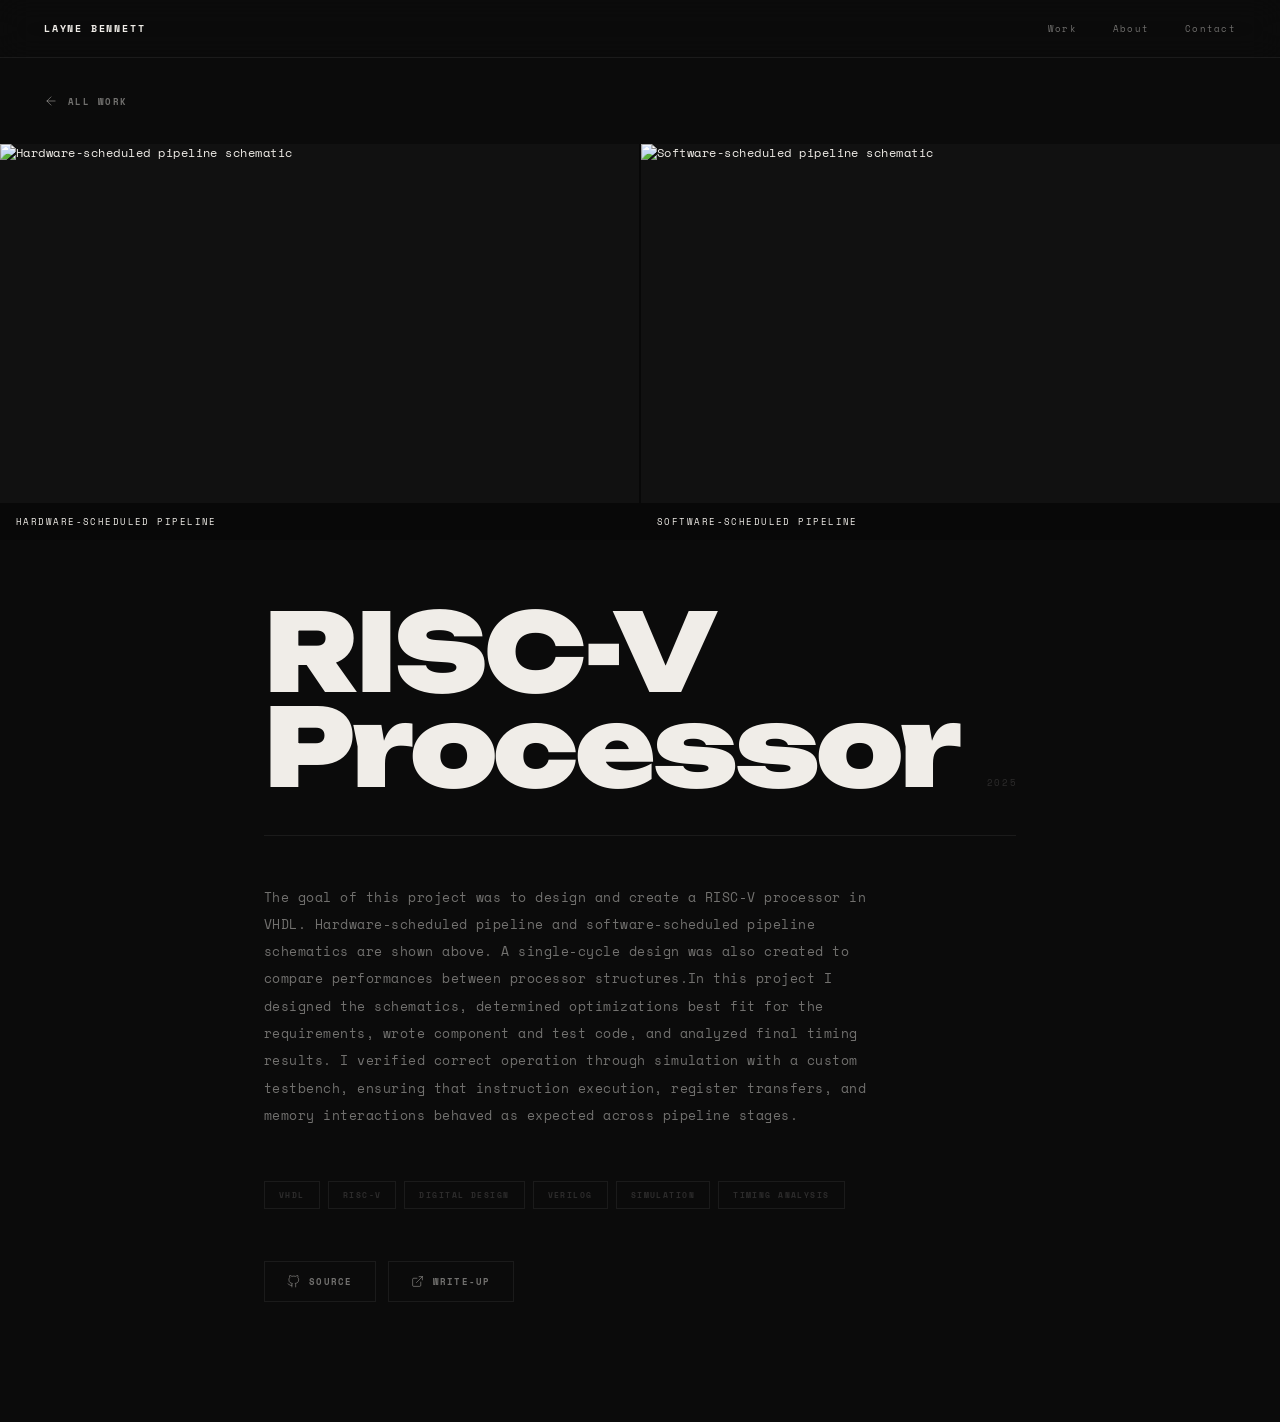
==== project1.html @ c73022f0 "first commit" ====
<!DOCTYPE html>
<html lang="en">
<head>
  <meta charset="UTF-8">
  <meta name="viewport" content="width=device-width, initial-scale=1.0">
  <meta name="description" content="RISC-V Processor">
  <title>RISC-V Processor</title>

  <link rel="preconnect" href="https://fonts.googleapis.com">
  <link rel="preconnect" href="https://fonts.gstatic.com" crossorigin>
  <link href="https://fonts.googleapis.com/css2?family=Space+Mono:ital,wght@0,400;0,700;1,400&family=Unbounded:wght@700;900&display=swap" rel="stylesheet">

  <link rel="stylesheet" href="styles.css">
</head>
<body>

<div class="page-transition" id="page-transition"></div>

  <!-- ─── Lightbox ──────────────────────────────── -->
  <div class="lightbox" id="lightbox" role="dialog" aria-modal="true">
    <button class="lightbox-close" id="lightbox-close">ESC / CLOSE</button>
    <img src="" alt="" id="lightbox-img">
    <figcaption id="lightbox-caption"></figcaption>
  </div>

  <!-- ─── Header ─────────────────────────────── -->
  <header class="header">
    <div class="header-name">LAYNE BENNETT</div>
    <nav class="header-nav">
      <a href="index.html">Work</a>
      <a href="index.html#about">About</a>
      <a href="index.html#contact">Contact</a>
    </nav>
  </header>

  <!-- ─── Project Page ───────────────────────── -->
  <div class="project-page">

    <!-- Back navigation -->
    <a href="index.html" class="back-link" aria-label="Back to work">
      <svg viewBox="0 0 24 24" fill="none" stroke="currentColor" stroke-width="1.5">
        <polyline points="19 12 5 12"/>
        <polyline points="12 19 5 12 12 5"/>
      </svg>
      ALL WORK
    </a>

    <!-- Hero image pair -->
    <div class="project-image-pair">
      <figure class="project-figure">
        <img src="https://pub-7d345b05ad914f3cbbdcba01890276c6.r2.dev/96d757e5_original.jpg" alt="Hardware-scheduled pipeline schematic" loading="lazy">
        <figcaption>Hardware-scheduled pipeline</figcaption>
      </figure>
      <figure class="project-figure">
        <img src="https://pub-7d345b05ad914f3cbbdcba01890276c6.r2.dev/40e7fc7b_original.jpg" alt="Software-scheduled pipeline schematic" loading="lazy">
        <figcaption>Software-scheduled pipeline</figcaption>
      </figure>
    </div>

    <!-- Project info -->
    <div class="project-content">

      <div class="project-meta fade-in">
        <h1 class="project-title">RISC-V Processor</h1>
        <span class="project-year">2025</span>
      </div>

      <p class="project-description fade-in" style="transition-delay:0.1s">
        The goal of this project was to design and create a RISC-V processor in VHDL. Hardware-scheduled pipeline and software-scheduled pipeline schematics are shown above. A single-cycle design was also created to compare performances between processor structures.In this project I designed the schematics, determined optimizations best fit for the requirements, wrote component and test code, and analyzed final timing results. I verified correct operation through simulation with a custom testbench, ensuring that instruction execution, register transfers, and memory interactions behaved as expected across pipeline stages.
      </p>

      <div class="project-tags fade-in" style="transition-delay:0.2s">
        <span class="project-tag">VHDL</span>
        <span class="project-tag">RISC-V</span>
        <span class="project-tag">Digital Design</span>
        <span class="project-tag">Verilog</span>
        <span class="project-tag">Simulation</span>
        <span class="project-tag">Timing Analysis</span>
      </div>

      <div class="project-links fade-in" style="transition-delay:0.3s">
        <a href="https://github.com/laynebennett/CPRE3810-toolflow" class="project-link" target="_blank" rel="noopener">
          <svg viewBox="0 0 24 24" fill="none" stroke="currentColor" stroke-width="1.5">
            <path d="M9 19c-5 1.5-5-2.5-7-3m14 6v-3.87a3.37 3.37 0 00-.94-2.61c3.14-.35 6.44-1.54 6.44-7A5.44 5.44 0 0020 4.77 5.07 5.07 0 0019.91 1S18.73.65 16 2.48a13.38 13.38 0 00-7 0C6.27.65 5.09 1 5.09 1A5.07 5.07 0 005 4.77a5.44 5.44 0 00-1.5 3.78c0 5.42 3.3 6.61 6.44 7A3.37 3.37 0 009 18.13V22"/>
          </svg>
          SOURCE
        </a>
        <a href="https://drive.google.com/file/d/1ZqWbVIYICl49YBmJBbsZwG_DXa2TKiJU/view?usp=sharing" class="project-link" target="_blank" rel="noopener">
          <svg viewBox="0 0 24 24" fill="none" stroke="currentColor" stroke-width="1.5">
            <path d="M18 13v6a2 2 0 01-2 2H5a2 2 0 01-2-2V8a2 2 0 012-2h6"/>
            <polyline points="15 3 21 3 21 9"/>
            <line x1="10" y1="14" x2="21" y2="3"/>
          </svg>
          WRITE-UP
        </a>
      </div>

    </div>
  </div>

  <script src="script.js"></script>
</body>
</html>
---- styles.css ----
/* ============================================
   PORTFOLIO — styles.css
   Fonts:
     Body/UI  → Space Mono  (replace with NB Architect when licensed)
     Display  → Unbounded   (replace with Pilat when licensed)
   ============================================ */

/* ─── Reset ──────────────────────────────────── */
*, *::before, *::after {
  margin: 0;
  padding: 0;
  box-sizing: border-box;
}

/* ─── Design Tokens ──────────────────────────── */
:root {
  --bg:         #0b0b0b;
  --fg:         #f0ede8;
  --fg-dim:     rgba(240, 237, 232, 0.45);
  --fg-muted:   rgba(240, 237, 232, 0.15);
  --border:     rgba(240, 237, 232, 0.07);
  --border-mid: rgba(240, 237, 232, 0.15);

  /* ↓ Replace with licensed font names when available */
  --font-mono:    'Space Mono', 'Courier New', monospace;
  --font-display: 'Unbounded', 'Inter', -apple-system, sans-serif;

  --header-h: 58px;

  /* Easing */
  --ease:      cubic-bezier(0.23, 1, 0.32, 1);
  --ease-in:   cubic-bezier(0.55, 0, 1, 0.45);
  --t:         0.5s;
  --t-fast:    0.18s;
}

/* ─── Base ───────────────────────────────────── */
html { scroll-behavior: smooth; }

body {
  background: var(--bg);
  color: var(--fg);
  font-family: var(--font-mono);
  font-size: 12px;
  letter-spacing: 0.04em;
  overflow-x: hidden;
}

a { color: inherit; text-decoration: none; }
img { display: block; max-width: 100%; }


/* ─── Page Transition Overlay ────────────────── */
.page-transition {
  position: fixed;
  inset: 0;
  background: var(--bg);
  z-index: 9998;
  pointer-events: none;
  opacity: 0;
  transition: opacity 0.45s var(--ease-in);
}
.page-transition.active {
  opacity: 1;
  pointer-events: all;
}


/* ─── Background Photo ──────────────────────── */
.bg-photo {
  position: fixed;
  inset: 0;
  z-index: 0;
  pointer-events: none;
  overflow: hidden;
}
.bg-photo img {
  width: 100%;
  height: 100%;
  object-fit: cover;
  object-position: center;
  opacity: 1;
  display: block;
}
/* Hide the placeholder when src is empty */
.bg-photo img:not([src]), .bg-photo img[src=""] { display: none; }

/* ─── Header ─────────────────────────────────── */
.header {
  position: fixed;
  top: 0;
  left: 0;
  right: 0;
  height: var(--header-h);
  display: flex;
  align-items: center;
  justify-content: space-between;
  padding: 0 44px;
  z-index: 200;
  border-bottom: 1px solid var(--border);
  backdrop-filter: blur(16px);
  -webkit-backdrop-filter: blur(16px);
}

.header-name {
  font-family: var(--font-mono);
  font-size: 10px;
  font-weight: 700;
  letter-spacing: 0.18em;
  color: var(--fg);
}

.header-nav {
  display: flex;
  gap: 36px;
  align-items: center;
}

.header-nav a {
  font-family: var(--font-mono);
  font-size: 9px;
  font-weight: 400;
  letter-spacing: 0.14em;
  color: var(--fg-dim);
  transition: color var(--t-fast) var(--ease);
}
.header-nav a:hover { color: var(--fg); }

/* ─── Collage Container ──────────────────────── */
.collage-container {
  position: relative;
  width: 100vw;
  height: 100vh;
  display: flex;
  align-items: center;
  justify-content: center;
  overflow: hidden;
  z-index: 1;
}

/* ─── Portrait ───────────────────────────────── */
.portrait-wrapper {
  position: absolute;
  bottom: 0;
  left: 50%;
  transform: translateX(-50%);
  z-index: 4;
  pointer-events: none;
}

.portrait-img {
  display: block;
  height: 68vh;
  width: auto;
  max-width: 50vw;
  object-fit: contain;
  object-position: bottom center;
  filter: grayscale(15%) contrast(1.05);
  /* Fade portrait into background at the top edge */
  -webkit-mask-image: linear-gradient(to top, black 60%, transparent 96%);
  mask-image: linear-gradient(to top, black 60%, transparent 96%);
}

/* ─── Thumbs Wrapper ─────────────────────────── */
/* Desktop: abs-positioned by JS */
.thumbs-wrapper {
  position: absolute;
  inset: 0;
  pointer-events: none;
}

/* ─── Project Thumbnails ─────────────────────── */
.project-thumb {
  position: absolute;
  display: flex;
  flex-direction: column;
  align-items: center;
  gap: 9px;
  z-index: 3;
  pointer-events: all;
  will-change: transform;
  cursor: grab;
  /* left / top / transform set by script.js */
}
.project-thumb:active { cursor: grabbing; }

.thumb-img-wrap {
  width: 156px;
  height: 156px;
  overflow: hidden;
  border: 1px solid var(--border);
  position: relative;
  background: #131313;
  transition: border-color 0.4s var(--ease), transform 0.45s var(--ease);
}
/* Shimmer on hover */
.thumb-img-wrap::before {
  content: '';
  position: absolute;
  inset: 0;
  background: linear-gradient(
    115deg,
    transparent 35%,
    rgba(240,237,232,0.06) 50%,
    transparent 65%
  );
  transform: translateX(-100%);
  transition: transform 0.6s var(--ease);
  z-index: 1;
}

.project-thumb:hover .thumb-img-wrap {
  transform: scale(1.09);
  border-color: rgba(240, 237, 232, 0.18);
}
.project-thumb:hover .thumb-img-wrap::before {
  transform: translateX(100%);
}

.thumb-img-wrap img {
  width: 100%;
  height: 100%;
  object-fit: cover;
}

.thumb-label {
  font-family: var(--font-mono);
  font-size: 8px;
  font-weight: 700;
  letter-spacing: 0.22em;
  color: var(--fg-dim);
  transition: color 0.3s var(--ease);
  white-space: nowrap;
}
.project-thumb:hover .thumb-label { color: var(--fg); }

/* ─── Scroll Arrow ───────────────────────────── */
.scroll-arrow {
  position: absolute;
  bottom: 32px;
  left: 50%;
  transform: translateX(-50%);
  z-index: 6;
  width: 40px;
  height: 56px;
  display: flex;
  align-items: center;
  justify-content: center;
  border: 1px solid rgba(240, 237, 232, 0.1);
  backdrop-filter: blur(8px);
  -webkit-backdrop-filter: blur(8px);
  color: rgba(240, 237, 232, 0.5);
  animation: scroll-bob 2.4s ease-in-out infinite;
  transition: color 0.2s var(--ease), border-color 0.2s var(--ease), opacity 0.6s var(--ease);
}
.scroll-arrow.hidden {
  opacity: 0;
  pointer-events: none;
}
.scroll-arrow:hover {
  color: var(--fg);
  border-color: rgba(240, 237, 232, 0.4);
}
.scroll-arrow svg {
  width: 24px;
  height: 36px;
}

@keyframes scroll-bob {
  0%, 100% { transform: translateX(-50%) translateY(0); }
  50%       { transform: translateX(-50%) translateY(8px); }
}

/* ─── Footer ─────────────────────────────────── */
.footer {
  position: relative;
  z-index: 10;
  border-top: 1px solid var(--border);
  padding: 90px 44px 48px;
  backdrop-filter: blur(16px);
  -webkit-backdrop-filter: blur(16px);
}

.footer-inner {
  max-width: 960px;
  margin: 0 auto;
  display: grid;
  grid-template-columns: 1fr 1fr;
  gap: 64px 80px;
}

.footer-heading {
  font-family: var(--font-mono);
  font-size: 9px;
  font-weight: 700;
  letter-spacing: 0.22em;
  color: var(--fg-muted);
  margin-bottom: 28px;
  text-transform: uppercase;
}

.about-text {
  font-family: var(--font-mono);
  font-size: 12px;
  line-height: 2.1;
  color: var(--fg-dim);
  max-width: 440px;
}

/* ─── Contact Links ──────────────────────────── */
.contact-links {
  display: flex;
  flex-direction: column;
  gap: 18px;
}

.contact-link {
  display: inline-flex;
  align-items: center;
  gap: 14px;
  color: var(--fg-dim);
  transition: color 0.2s var(--ease), transform 0.25s var(--ease);
  width: fit-content;
}
.contact-link:hover {
  color: var(--fg);
  transform: translateX(5px);
}
.contact-link svg {
  width: 15px;
  height: 15px;
  flex-shrink: 0;
  stroke-linecap: round;
  stroke-linejoin: round;
}
.contact-link span {
  font-size: 9px;
  letter-spacing: 0.18em;
  font-weight: 700;
}

/* ─── Footer Bottom Bar ──────────────────────── */
.footer-bottom {
  grid-column: 1 / -1;
  display: flex;
  justify-content: space-between;
  align-items: center;
  padding-top: 44px;
  border-top: 1px solid var(--border);
  font-size: 9px;
  letter-spacing: 0.14em;
  color: var(--fg-muted);
}

/* ─── Project Image Pair ─────────────────────── */
.project-image-pair {
  display: grid;
  grid-template-columns: 1fr 1fr;
  gap: 2px;
  width: 100%;
  background: #080808;
}
.project-image-single {
  grid-template-columns: 1fr;
}

.project-figure {
  margin: 0;
  display: flex;
  flex-direction: column;
}

.project-figure img {
  width: 100%;
  aspect-ratio: 16 / 9;
  object-fit: cover;
  display: block;
  background: #111;
  cursor: zoom-in;
}

/* ─── Lightbox ───────────────────────────────── */
.lightbox {
  position: fixed;
  inset: 0;
  z-index: 9000;
  background: rgba(0, 0, 0, 0.92);
  display: flex;
  flex-direction: column;
  align-items: center;
  justify-content: center;
  gap: 20px;
  padding: 40px;
  opacity: 0;
  pointer-events: none;
  transition: opacity 0.3s var(--ease);
  cursor: zoom-out;
}
.lightbox.open {
  opacity: 1;
  pointer-events: all;
}
.lightbox img {
  max-width: 100%;
  max-height: 80vh;
  object-fit: contain;
  display: block;
  box-shadow: 0 0 80px rgba(0,0,0,0.6);
}
.lightbox figcaption {
  font-family: var(--font-mono);
  font-size: 18px;
  letter-spacing: 0.18em;
  color: var(--fg);
  text-transform: uppercase;
  text-align: center;
}
.lightbox-close {
  position: absolute;
  top: 24px;
  right: 32px;
  font-family: var(--font-mono);
  font-size: 9px;
  letter-spacing: 0.18em;
  color: var(--fg-muted);
  background: none;
  border: none;
  cursor: pointer;
  padding: 8px;
  transition: color 0.2s;
}
.lightbox-close:hover { color: var(--fg); }

.project-figure figcaption {
  font-family: var(--font-mono);
  font-size: 9px;
  letter-spacing: 0.16em;
  color: var(--fg);
  padding: 12px 16px;
  text-transform: uppercase;
}

@media (max-width: 768px) {
  .project-image-pair { grid-template-columns: 1fr; }
}

/* ─── Project Pages ──────────────────────────── */
.project-page {
  min-height: 100vh;
  padding-top: var(--header-h);
  position: relative;
  z-index: 1;
}

/* Back navigation */
.back-link {
  display: inline-flex;
  align-items: center;
  gap: 10px;
  font-size: 9px;
  letter-spacing: 0.16em;
  font-weight: 700;
  color: var(--fg-dim);
  padding: 36px 44px;
  transition: color 0.2s var(--ease), transform 0.25s var(--ease);
}
.back-link:hover {
  color: var(--fg);
  transform: translateX(-5px);
}
.back-link svg {
  width: 14px;
  height: 14px;
  stroke-linecap: round;
  stroke-linejoin: round;
}

/* Hero video */
.project-hero {
  width: 100%;
  aspect-ratio: 16 / 9;
  max-height: 72vh;
  overflow: hidden;
  background: #080808;
  position: relative;
}

.project-video {
  width: 100%;
  height: 100%;
  object-fit: contain;
  display: block;
}

/* Video play overlay */
.video-overlay {
  position: absolute;
  inset: 0;
  display: flex;
  align-items: center;
  justify-content: center;
  background: rgba(0, 0, 0, 0.35);
  cursor: pointer;
  transition: opacity 0.3s var(--ease);
}
.video-overlay.hidden { opacity: 0; pointer-events: none; }

.play-btn {
  width: 64px;
  height: 64px;
  border: 1px solid rgba(240, 237, 232, 0.5);
  border-radius: 50%;
  display: flex;
  align-items: center;
  justify-content: center;
  transition: transform 0.3s var(--ease), border-color 0.3s;
}
.video-overlay:hover .play-btn {
  transform: scale(1.08);
  border-color: rgba(240, 237, 232, 0.9);
}
.play-btn svg {
  width: 22px;
  height: 22px;
  fill: var(--fg);
  margin-left: 4px; /* optical center for play triangle */
}

/* Project content */
.project-content {
  max-width: 840px;
  margin: 0 auto;
  padding: 64px 44px 120px;
}

.project-meta {
  display: flex;
  align-items: flex-end;
  gap: 28px;
  margin-bottom: 48px;
  padding-bottom: 40px;
  border-bottom: 1px solid var(--border);
}

.project-title {
  font-family: var(--font-display);
  font-size: clamp(52px, 9vw, 108px);
  font-weight: 900;
  letter-spacing: -0.03em;
  line-height: 0.88;
  color: var(--fg);
  flex: 1;
}

.project-year {
  font-size: 9px;
  letter-spacing: 0.18em;
  color: var(--fg-muted);
  padding-bottom: 6px;
  flex-shrink: 0;
}

.project-description {
  font-family: var(--font-mono);
  font-size: 13px;
  line-height: 2.1;
  color: var(--fg-dim);
  margin-bottom: 52px;
  max-width: 620px;
}

.project-tags {
  display: flex;
  flex-wrap: wrap;
  gap: 8px;
  margin-bottom: 52px;
}

.project-tag {
  font-size: 8px;
  letter-spacing: 0.18em;
  font-weight: 700;
  color: var(--fg-muted);
  border: 1px solid var(--border);
  padding: 7px 14px;
  text-transform: uppercase;
  transition: border-color 0.2s, color 0.2s;
}
.project-tag:hover {
  border-color: var(--border-mid);
  color: var(--fg-dim);
}

.project-links {
  display: flex;
  gap: 12px;
  flex-wrap: wrap;
}

.project-link {
  display: inline-flex;
  align-items: center;
  gap: 9px;
  font-size: 9px;
  letter-spacing: 0.14em;
  font-weight: 700;
  border: 1px solid var(--border);
  padding: 13px 22px;
  text-transform: uppercase;
  color: var(--fg-dim);
  transition: border-color 0.25s, color 0.25s, background 0.25s;
}
.project-link:hover {
  border-color: var(--fg);
  color: var(--fg);
  background: rgba(240, 237, 232, 0.04);
}
.project-link svg {
  width: 13px;
  height: 13px;
  stroke-linecap: round;
  stroke-linejoin: round;
}

/* ─── Scroll Fade-in ─────────────────────────── */
.fade-in {
  opacity: 0;
  transform: translateY(18px);
  transition: opacity 0.8s var(--ease), transform 0.8s var(--ease);
}
.fade-in.visible {
  opacity: 1;
  transform: translateY(0);
}

/* ─── Responsive — Mobile ────────────────────── */
@media (max-width: 768px) {

  .header { padding: 0 20px; }

  .collage-container {
    height: auto;
    min-height: 100vh;
    flex-direction: column;
    align-items: center;
    padding: calc(var(--header-h) + 48px) 20px 64px;
    overflow: visible;
    gap: 48px;
  }

  /* Portrait: pull out of absolute flow, show above grid */
  .portrait-wrapper {
    position: relative;
    left: auto;
    bottom: auto;
    transform: none;
    margin-bottom: 32px;
  }
  .portrait-img {
    height: 44vh;
    max-width: 80vw;
  }

  /* CSS grid — no JS DOM manipulation needed */
  .thumbs-wrapper {
    position: relative;
    inset: auto;
    pointer-events: all;
    display: grid;
    grid-template-columns: repeat(2, 1fr);
    gap: 20px;
    width: 100%;
    max-width: 380px;
  }

  /* Reset JS absolute positioning */
  .project-thumb {
    position: relative !important;
    left: auto !important;
    top: auto !important;
    transform: none !important;
    opacity: 1 !important;
    transition: none !important;
  }

  .thumb-img-wrap {
    width: 100%;
    height: 130px;
  }

  .footer-inner {
    grid-template-columns: 1fr;
    gap: 48px;
  }
  .footer-bottom {
    flex-direction: column;
    gap: 10px;
    text-align: center;
  }
  .footer { padding: 64px 20px 40px; }

  .back-link { padding: 28px 20px; }
  .project-content { padding: 40px 20px 80px; }
  .project-title { font-size: clamp(40px, 12vw, 72px); }
  .project-meta { flex-direction: column; align-items: flex-start; gap: 8px; }
}
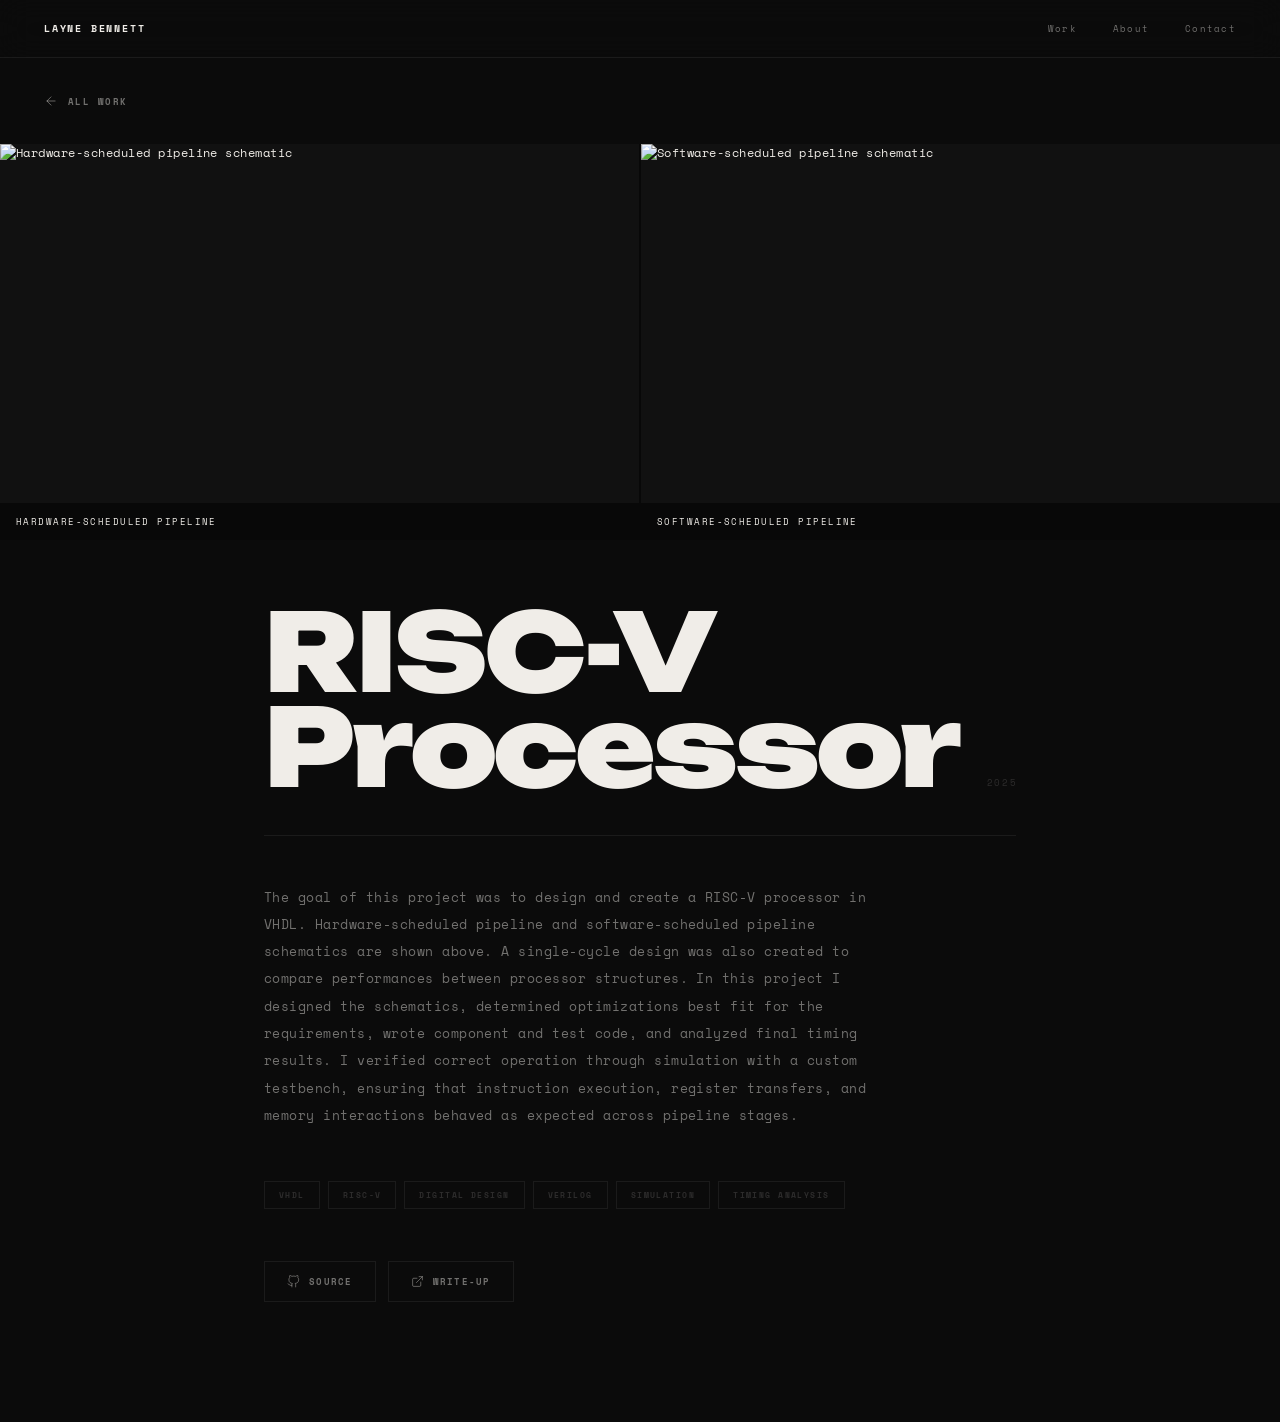
==== commit 031081dd: "grammar change" ====
--- a/project1.html
+++ b/project1.html
@@ -10,6 +10,7 @@
   <link rel="preconnect" href="https://fonts.gstatic.com" crossorigin>
   <link href="https://fonts.googleapis.com/css2?family=Space+Mono:ital,wght@0,400;0,700;1,400&family=Unbounded:wght@700;900&display=swap" rel="stylesheet">
 
+  <link rel="icon" href="https://pub-7d345b05ad914f3cbbdcba01890276c6.r2.dev/IMG_6935%20(2).png" type="image/png">
   <link rel="stylesheet" href="styles.css">
 </head>
 <body>
@@ -66,7 +67,7 @@
       </div>
 
       <p class="project-description fade-in" style="transition-delay:0.1s">
-        The goal of this project was to design and create a RISC-V processor in VHDL. Hardware-scheduled pipeline and software-scheduled pipeline schematics are shown above. A single-cycle design was also created to compare performances between processor structures.In this project I designed the schematics, determined optimizations best fit for the requirements, wrote component and test code, and analyzed final timing results. I verified correct operation through simulation with a custom testbench, ensuring that instruction execution, register transfers, and memory interactions behaved as expected across pipeline stages.
+        The goal of this project was to design and create a RISC-V processor in VHDL. Hardware-scheduled pipeline and software-scheduled pipeline schematics are shown above. A single-cycle design was also created to compare performances between processor structures. In this project I designed the schematics, determined optimizations best fit for the requirements, wrote component and test code, and analyzed final timing results. I verified correct operation through simulation with a custom testbench, ensuring that instruction execution, register transfers, and memory interactions behaved as expected across pipeline stages.
       </p>
 
       <div class="project-tags fade-in" style="transition-delay:0.2s">
--- a/styles.css
+++ b/styles.css
@@ -134,7 +134,7 @@
   display: flex;
   align-items: center;
   justify-content: center;
-  overflow: hidden;
+  overflow: visible;
   z-index: 1;
 }
 
@@ -225,7 +225,7 @@
 
 .thumb-label {
   font-family: var(--font-mono);
-  font-size: 8px;
+  font-size: 12px;
   font-weight: 700;
   letter-spacing: 0.22em;
   color: var(--fg-dim);
@@ -285,13 +285,22 @@
   max-width: 960px;
   margin: 0 auto;
   display: grid;
-  grid-template-columns: 1fr 1fr;
-  gap: 64px 80px;
+  grid-template-columns: 1fr auto auto;
+  column-gap: 28px;
+  row-gap: 64px;
+}
+
+.footer-photo {
+  width: 135px;
+  object-fit: contain;
+  border-radius: 4px;
+  opacity: 0.85;
+  align-self: start;
 }
 
 .footer-heading {
   font-family: var(--font-mono);
-  font-size: 9px;
+  font-size: 11px;
   font-weight: 700;
   letter-spacing: 0.22em;
   color: var(--fg-muted);
@@ -301,7 +310,7 @@
 
 .about-text {
   font-family: var(--font-mono);
-  font-size: 12px;
+  font-size: 14px;
   line-height: 2.1;
   color: var(--fg-dim);
   max-width: 440px;
@@ -334,7 +343,7 @@
   stroke-linejoin: round;
 }
 .contact-link span {
-  font-size: 9px;
+  font-size: 11px;
   letter-spacing: 0.18em;
   font-weight: 700;
 }
@@ -643,18 +652,23 @@
     min-height: 100vh;
     flex-direction: column;
     align-items: center;
-    padding: calc(var(--header-h) + 48px) 20px 64px;
+    padding: calc(var(--header-h) + 48px) 20px 0;
     overflow: visible;
     gap: 48px;
   }
 
-  /* Portrait: pull out of absolute flow, show above grid */
+  /* Portrait: pull out of absolute flow, show below thumbs on mobile */
   .portrait-wrapper {
     position: relative;
     left: auto;
     bottom: auto;
     transform: none;
-    margin-bottom: 32px;
+    margin-bottom: 0;
+    order: 2;
+  }
+
+  .thumbs-wrapper {
+    order: 1;
   }
   .portrait-img {
     height: 44vh;
@@ -692,6 +706,10 @@
     grid-template-columns: 1fr;
     gap: 48px;
   }
+  .footer-photo {
+    width: 140px;
+    height: 170px;
+  }
   .footer-bottom {
     flex-direction: column;
     gap: 10px;
